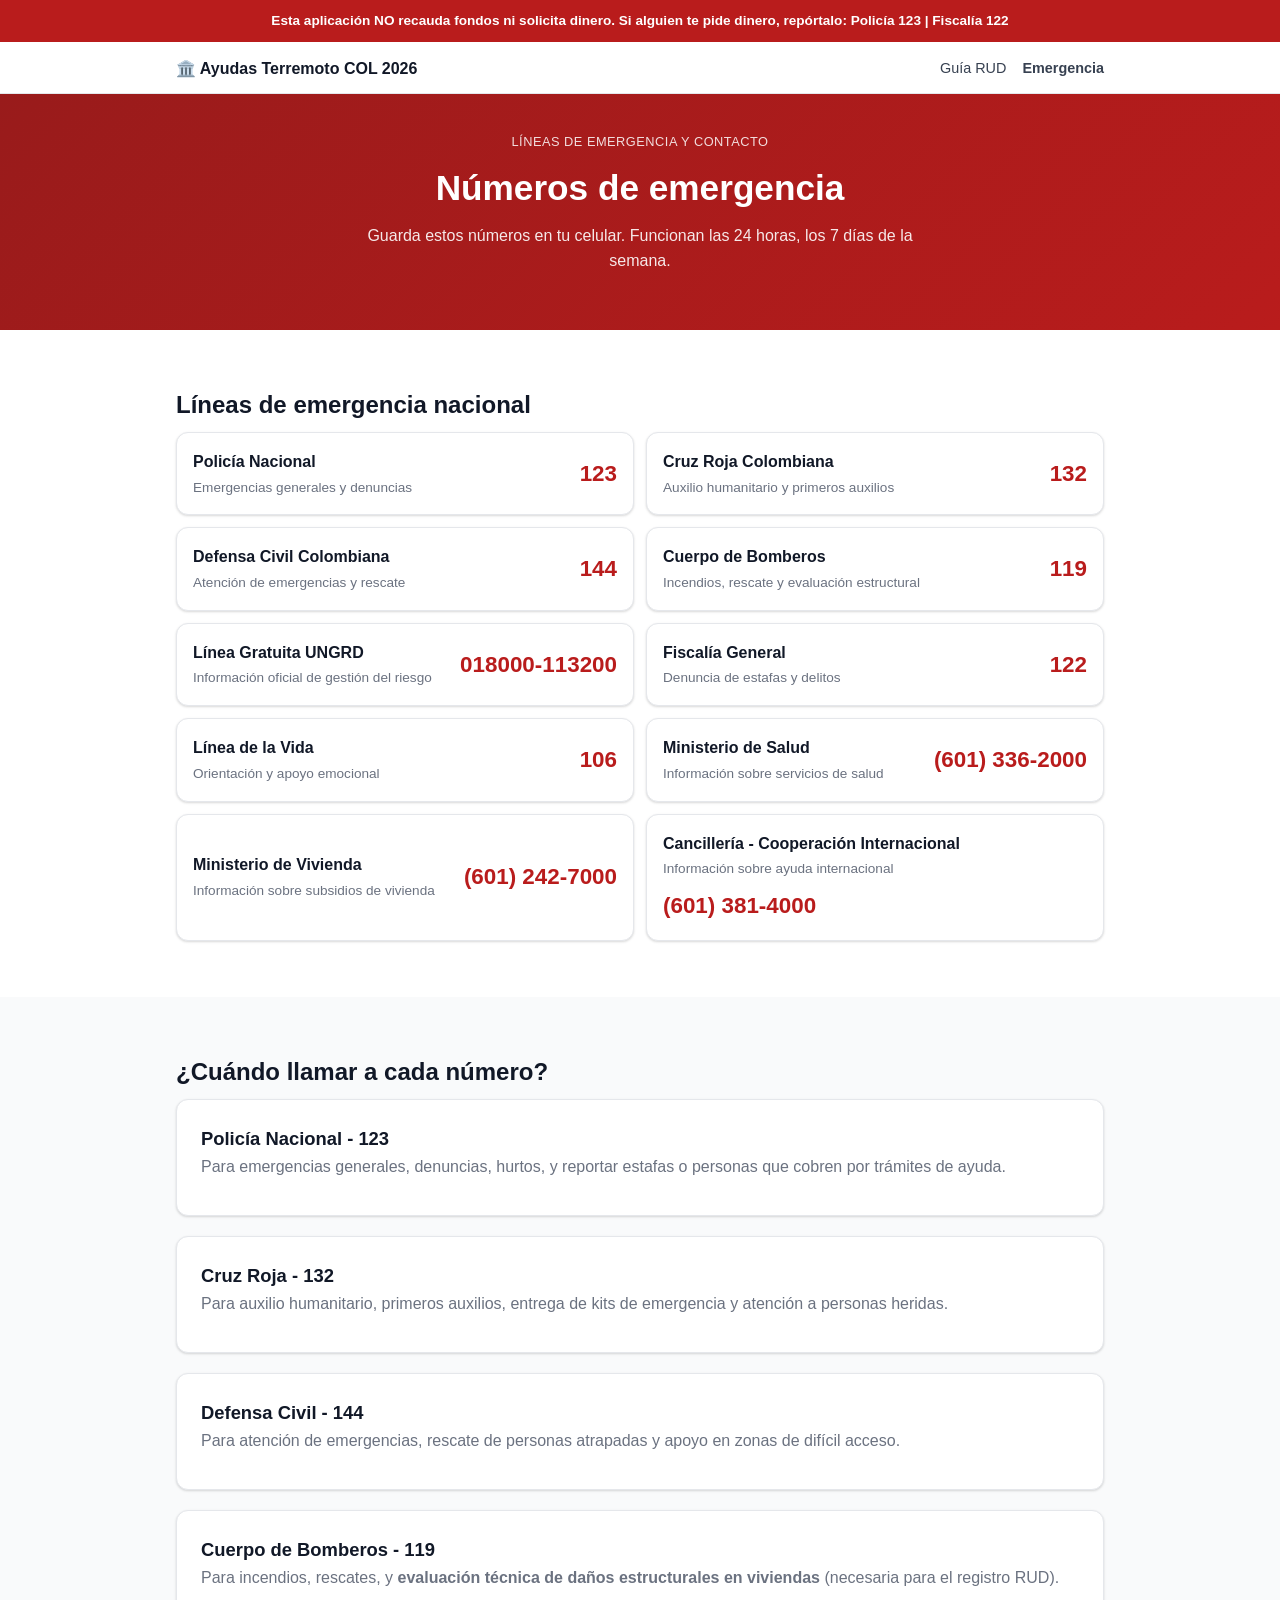
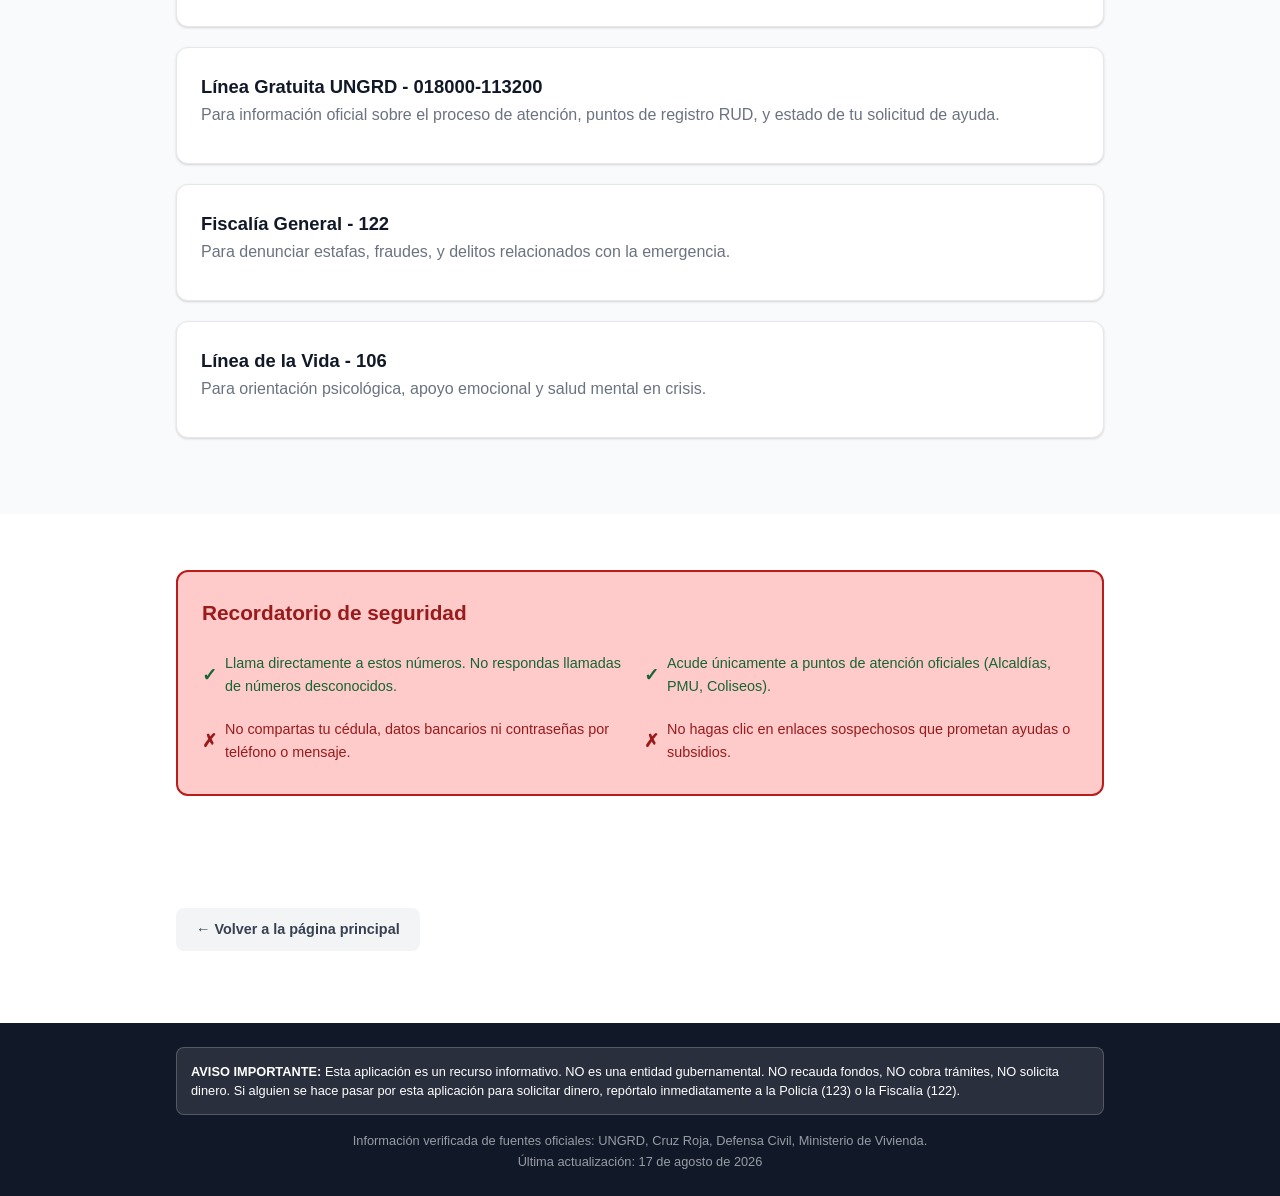
==== emergencia.html @ f268b29e "feat: PWA offline-first para damnificados del terremoto Colombia 2026 - Aplicación 100% offline con " ====
<!DOCTYPE html>
<html lang="es">
<head>
  <meta charset="UTF-8">
  <meta name="viewport" content="width=device-width, initial-scale=1.0">
  <meta name="description" content="Números de emergencia y contacto para víctimas del terremoto de Colombia 2026. Policía, Cruz Roja, Bomberos, UNGRD.">
  <meta name="theme-color" content="#b91c1c">
  <title>Números de Emergencia | Ayudas Terremoto Colombia 2026</title>
  <link rel="manifest" href="manifest.json">
  <link rel="icon" type="image/svg+xml" href="data:image/svg+xml,<svg xmlns='http://www.w3.org/2000/svg' viewBox='0 0 100 100'><text y='.9em' font-size='90'>📞</text></svg>">
  <link rel="stylesheet" href="css/estilo.css">
</head>
<body>
  <div class="offline-bar" id="offlineBar">Sin conexión - Estás viendo información guardada</div>

  <header class="banner-seguridad" role="alert">
    <div class="contenedor">
      <p><strong>Esta aplicación NO recauda fondos ni solicita dinero.</strong> Si alguien te pide dinero, repórtalo: Policía 123 | Fiscalía 122</p>
    </div>
  </header>

  <nav class="nav" aria-label="Navegación principal">
    <div class="contenedor nav-inner">
      <a href="index.html" class="nav-logo">🏛️ Ayudas Terremoto COL 2026</a>
      <div class="nav-enlaces">
        <a href="guia.html">Guía RUD</a>
        <a href="emergencia.html"><strong>Emergencia</strong></a>
      </div>
    </div>
  </nav>

  <main>
    <section class="hero" style="padding:40px 0 32px">
      <div class="contenedor">
        <p class="hero-fecha">Líneas de emergencia y contacto</p>
        <h1>Números de emergencia</h1>
        <p class="hero-sub">Guarda estos números en tu celular. Funcionan las 24 horas, los 7 días de la semana.</p>
      </div>
    </section>

    <section class="seccion">
      <div class="contenedor">
        <h2>Líneas de emergencia nacional</h2>
        <div class="emergencia-grid" id="emergenciaGrid"></div>
      </div>
    </section>

    <section class="seccion seccion-oscura">
      <div class="contenedor">
        <h2>¿Cuándo llamar a cada número?</h2>
        <div class="guia-paso">
          <h3>Policía Nacional - 123</h3>
          <p>Para emergencias generales, denuncias, hurtos, y reportar estafas o personas que cobren por trámites de ayuda.</p>
        </div>
        <div class="guia-paso">
          <h3>Cruz Roja - 132</h3>
          <p>Para auxilio humanitario, primeros auxilios, entrega de kits de emergencia y atención a personas heridas.</p>
        </div>
        <div class="guia-paso">
          <h3>Defensa Civil - 144</h3>
          <p>Para atención de emergencias, rescate de personas atrapadas y apoyo en zonas de difícil acceso.</p>
        </div>
        <div class="guia-paso">
          <h3>Cuerpo de Bomberos - 119</h3>
          <p>Para incendios, rescates, y <strong>evaluación técnica de daños estructurales en viviendas</strong> (necesaria para el registro RUD).</p>
        </div>
        <div class="guia-paso">
          <h3>Línea Gratuita UNGRD - 018000-113200</h3>
          <p>Para información oficial sobre el proceso de atención, puntos de registro RUD, y estado de tu solicitud de ayuda.</p>
        </div>
        <div class="guia-paso">
          <h3>Fiscalía General - 122</h3>
          <p>Para denunciar estafas, fraudes, y delitos relacionados con la emergencia.</p>
        </div>
        <div class="guia-paso">
          <h3>Línea de la Vida - 106</h3>
          <p>Para orientación psicológica, apoyo emocional y salud mental en crisis.</p>
        </div>
      </div>
    </section>

    <section class="seccion seccion-alerta">
      <div class="contenedor">
        <div class="alerta-alerta">
          <h2>Recordatorio de seguridad</h2>
          <div class="alerta-grid">
            <div class="alerta-item alerta-si"><span>✓</span> Llama directamente a estos números. No respondas llamadas de números desconocidos.</div>
            <div class="alerta-item alerta-si"><span>✓</span> Acude únicamente a puntos de atención oficiales (Alcaldías, PMU, Coliseos).</div>
            <div class="alerta-item alerta-no"><span>✗</span> No compartas tu cédula, datos bancarios ni contraseñas por teléfono o mensaje.</div>
            <div class="alerta-item alerta-no"><span>✗</span> No hagas clic en enlaces sospechosos que prometan ayudas o subsidios.</div>
          </div>
        </div>
      </div>
    </section>

    <section class="seccion">
      <div class="contenedor">
        <a href="index.html" class="btn-volver">← Volver a la página principal</a>
      </div>
    </section>
  </main>

  <footer class="footer">
    <div class="contenedor">
      <div class="footer-advertencia">
        <strong>AVISO IMPORTANTE:</strong> Esta aplicación es un recurso informativo. NO es una entidad gubernamental.
        NO recauda fondos, NO cobra trámites, NO solicita dinero.
        Si alguien se hace pasar por esta aplicación para solicitar dinero, repórtalo inmediatamente a la Policía (123) o la Fiscalía (122).
      </div>
      <div class="footer-info">
        <p>Información verificada de fuentes oficiales: UNGRD, Cruz Roja, Defensa Civil, Ministerio de Vivienda.</p>
        <p>Última actualización: 17 de agosto de 2026</p>
      </div>
    </div>
  </footer>

  <script src="js/datos.js"></script>
  <script src="js/app.js"></script>
</body>
</html>
---- css/estilo.css ----
*,*::before,*::after{box-sizing:border-box;margin:0;padding:0}
:root{
  --rojo:#b91c1c;--rojo-claro:#fecaca;--rojo-oscuro:#991b1b;
  --verde:#166534;--verde-claro:#dcfce7;
  --gris-50:#f9fafb;--gris-100:#f3f4f6;--gris-200:#e5e7eb;
  --gris-300:#d1d5db;--gris-500:#6b7280;--gris-700:#374151;--gris-900:#111827;
  --blanco:#ffffff;--negro:#000000;
  --sombra:0 1px 3px rgba(0,0,0,.1),0 1px 2px rgba(0,0,0,.06);
  --sombra-md:0 4px 6px rgba(0,0,0,.1),0 2px 4px rgba(0,0,0,.06);
  --radio:8px;--radio-lg:12px;
}
html{scroll-behavior:smooth;font-size:16px}
body{font-family:-apple-system,BlinkMacSystemFont,'Segoe UI',Roboto,'Helvetica Neue',Arial,sans-serif;
  color:var(--gris-900);background:var(--blanco);line-height:1.6}
img{max-width:100%;display:block}
a{color:var(--rojo);text-decoration:none}
a:hover{text-decoration:underline}
.contenedor{max-width:960px;margin:0 auto;padding:0 16px}

/* Banner Seguridad */
.banner-seguridad{background:var(--rojo);color:var(--blanco);padding:10px 0;text-align:center;font-size:.85rem;font-weight:600;position:sticky;top:0;z-index:100}
.banner-seguridad p{margin:0}

/* Nav */
.nav{background:var(--blanco);border-bottom:1px solid var(--gris-200);padding:12px 0;position:sticky;top:44px;z-index:99}
.nav-inner{display:flex;justify-content:space-between;align-items:center;flex-wrap:wrap;gap:8px}
.nav-logo{font-weight:700;font-size:1rem;color:var(--gris-900);white-space:nowrap}
.nav-logo:hover{text-decoration:none}
.nav-enlaces{display:flex;gap:16px}
.nav-enlaces a{color:var(--gris-700);font-size:.9rem;font-weight:500}
.nav-enlaces a:hover{text-decoration:underline;color:var(--rojo)}

/* Hero */
.hero{background:linear-gradient(135deg,var(--rojo-oscuro),var(--rojo));color:var(--blanco);padding:48px 0 40px;text-align:center}
.hero-fecha{font-size:.8rem;opacity:.85;margin-bottom:12px;text-transform:uppercase;letter-spacing:.5px}
.hero h1{font-size:clamp(1.5rem,4vw,2.2rem);line-height:1.3;margin-bottom:12px;font-weight:800}
.hero-sub{font-size:1rem;opacity:.9;max-width:600px;margin:0 auto 24px}
.hero-estadisticas{display:flex;justify-content:center;gap:32px;flex-wrap:wrap}
.estadistica{display:flex;flex-direction:column;align-items:center}
.estadistica-numero{font-size:1.8rem;font-weight:800}
.estadistica-label{font-size:.75rem;opacity:.85;text-transform:uppercase;letter-spacing:.5px}

/* Secciones */
.seccion{padding:40px 0}
.seccion-oscura{background:var(--gris-50)}
.seccion h2{font-size:1.5rem;margin-bottom:8px;color:var(--gris-900)}
.seccion-desc{color:var(--gris-500);margin-bottom:24px}
.seccion-alerta{padding:32px 0}

/* Alerta */
.alerta-alerta{background:var(--rojo-claro);border:2px solid var(--rojo);border-radius:var(--radio-lg);padding:24px}
.alerta-alerta h2{color:var(--rojo-oscuro);margin-bottom:16px;font-size:1.3rem}
.alerta-grid{display:grid;gap:8px}
.alerta-item{display:flex;align-items:center;gap:8px;font-size:.9rem;padding:6px 0}
.alerta-item span{font-weight:700;font-size:1.1rem;flex-shrink:0}
.alerta-no{color:var(--rojo-oscuro)}
.alerta-si{color:var(--verde)}

/* Formulario */
.formulario{background:var(--blanco);border:1px solid var(--gris-200);border-radius:var(--radio-lg);padding:24px;box-shadow:var(--sombra)}
.campo{margin-bottom:20px}
.campo label{display:block;font-weight:600;margin-bottom:6px;color:var(--gris-700);font-size:.95rem}
.campo-hint{font-size:.8rem;color:var(--gris-500);margin-bottom:8px}
.campo select,.campo input[type="text"],.campo input[type="tel"]{
  width:100%;padding:12px;border:1px solid var(--gris-300);border-radius:var(--radio);
  font-size:1rem;background:var(--blanco);color:var(--gris-900);appearance:auto}
.campo select:disabled{background:var(--gris-100);color:var(--gris-500)}
.campo select:focus,.campo input:focus{outline:2px solid var(--rojo);outline-offset:1px;border-color:var(--rojo)}

/* Radio Buttons */
.radio-grupo{display:flex;gap:16px;flex-wrap:wrap}
.radio-label{display:flex;align-items:center;gap:8px;cursor:pointer;padding:10px 16px;border:1px solid var(--gris-300);border-radius:var(--radio);font-size:.95rem;transition:all .15s}
.radio-label:hover{border-color:var(--rojo);background:var(--rojo-claro)}
.radio-label input{display:none}
.radio-label input:checked+.radio-custom{background:var(--rojo);border-color:var(--rojo)}
.radio-label input:checked+.radio-custom::after{content:"✓";color:var(--blanco);font-size:.7rem;display:flex;justify-content:center;align-items:center}
.radio-custom{width:18px;height:18px;border:2px solid var(--gris-300);border-radius:50%;flex-shrink:0;transition:all .15s}

/* Checkbox */
.checkbox-grupo{display:grid;gap:8px}
.checkbox-label{display:flex;align-items:flex-start;gap:10px;cursor:pointer;padding:12px;border:1px solid var(--gris-200);border-radius:var(--radio);transition:all .15s}
.checkbox-label:hover{border-color:var(--rojo);background:var(--gris-50)}
.checkbox-label input{margin-top:2px;accent-color:var(--rojo);width:16px;height:16px;flex-shrink:0}
.checkbox-text{display:flex;flex-direction:column}
.checkbox-text strong{font-size:.9rem;color:var(--gris-900)}
.checkbox-text span{font-size:.8rem;color:var(--gris-500)}

/* Botón Principal */
.boton-principal{width:100%;padding:14px;background:var(--rojo);color:var(--blanco);border:none;border-radius:var(--radio);
  font-size:1.1rem;font-weight:700;cursor:pointer;transition:background .15s}
.boton-principal:hover{background:var(--rojo-oscuro)}
.boton-principal:active{transform:scale(.99)}

/* Tarjetas Ayuda */
.tarjetas-resumen{display:grid;gap:16px}
.tarjeta-ayuda{background:var(--blanco);border:1px solid var(--gris-200);border-radius:var(--radio-lg);padding:20px;box-shadow:var(--sombra);transition:box-shadow .15s}
.tarjeta-ayuda:hover{box-shadow:var(--sombra-md)}
.tarjeta-ayuda-icono{font-size:2rem;margin-bottom:8px}
.tarjeta-ayuda h3{font-size:1.1rem;margin-bottom:4px}
.tarjeta-ayuda p{font-size:.9rem;color:var(--gris-500);margin-bottom:12px}
.tarjeta-ayuda-detalles{display:grid;gap:8px;margin-top:12px}
.tarjeta-detalle{font-size:.85rem}
.tarjeta-detalle strong{color:var(--gris-700)}
.tarjeta-detalle ul{margin:4px 0 0 16px}
.tarjeta-detalle li{margin-bottom:2px}

/* Timeline / Pasos */
.timeline{position:relative;padding-left:32px}
.timeline::before{content:"";position:absolute;left:11px;top:0;bottom:0;width:2px;background:var(--rojo)}
.paso{position:relative;margin-bottom:24px;background:var(--blanco);border:1px solid var(--gris-200);border-radius:var(--radio-lg);padding:20px;box-shadow:var(--sombra)}
.paso-numero{position:absolute;left:-32px;top:20px;width:24px;height:24px;background:var(--rojo);color:var(--blanco);border-radius:50%;display:flex;align-items:center;justify-content:center;font-size:.75rem;font-weight:700;z-index:1}
.paso h3{font-size:1rem;margin-bottom:4px}
.paso p{font-size:.9rem;color:var(--gris-500);margin-bottom:8px}
.paso ul{margin:8px 0 0 16px;font-size:.9rem}
.paso li{margin-bottom:4px}
.paso-meta{display:flex;gap:16px;flex-wrap:wrap;margin-top:10px;font-size:.8rem;color:var(--gris-500)}
.paso-meta span{display:flex;align-items:center;gap:4px}

/* Fuentes */
.fuentes-grid{display:grid;grid-template-columns:repeat(auto-fill,minmax(220px,1fr));gap:12px}
.fuente-item{background:var(--gris-50);border:1px solid var(--gris-200);border-radius:var(--radio);padding:14px;font-size:.85rem}
.fuente-item strong{display:block;margin-bottom:4px;color:var(--gris-900)}
.fuente-item a{word-break:break-all;font-size:.8rem}

/* Footer */
.footer{background:var(--gris-900);color:var(--gris-300);padding:24px 0;font-size:.8rem}
.footer-advertencia{background:rgba(255,255,255,.1);border:1px solid rgba(255,255,255,.2);border-radius:var(--radio);padding:14px;margin-bottom:16px;color:var(--blanco);line-height:1.5}
.footer-info{text-align:center;opacity:.7}

/* Página emergencia */
.emergencia-grid{display:grid;gap:12px}
.contacto-card{background:var(--blanco);border:1px solid var(--gris-200);border-radius:var(--radio-lg);padding:16px;display:flex;justify-content:space-between;align-items:center;box-shadow:var(--sombra);flex-wrap:wrap;gap:8px}
.contacto-info h3{font-size:1rem;margin-bottom:2px}
.contacto-info p{font-size:.85rem;color:var(--gris-500)}
.contacto-numero{font-size:1.4rem;font-weight:800;color:var(--rojo);white-space:nowrap}

/* Página guía */
.guia-paso{background:var(--blanco);border:1px solid var(--gris-200);border-radius:var(--radio-lg);padding:24px;margin-bottom:20px;box-shadow:var(--sombra)}
.guia-paso-header{display:flex;align-items:center;gap:12px;margin-bottom:12px}
.guia-paso-num{width:40px;height:40px;background:var(--rojo);color:var(--blanco);border-radius:50%;display:flex;align-items:center;justify-content:center;font-size:1.1rem;font-weight:800;flex-shrink:0}
.guia-paso h3{font-size:1.15rem}
.guia-paso>p{color:var(--gris-500);margin-bottom:12px}
.guia-paso ul{margin:8px 0 8px 20px}
.guia-paso li{margin-bottom:6px;font-size:.95rem}
.guia-meta{display:flex;gap:20px;flex-wrap:wrap;margin-top:16px;padding-top:12px;border-top:1px solid var(--gris-200);font-size:.85rem;color:var(--gris-500)}

/* Resultado */
.resultado-header{background:linear-gradient(135deg,var(--rojo-oscuro),var(--rojo));color:var(--blanco);padding:32px 0;text-align:center}
.resultado-header h1{font-size:1.6rem;margin-bottom:8px}
.resultado-header p{opacity:.9;font-size:.95rem}
.resultado-seccion{margin-bottom:32px}
.resultado-seccion h2{font-size:1.3rem;margin-bottom:16px;padding-bottom:8px;border-bottom:2px solid var(--rojo)}
.btn-volver{display:inline-block;padding:10px 20px;background:var(--gris-100);color:var(--gris-700);border-radius:var(--radio);font-weight:600;margin-bottom:16px;font-size:.9rem}
.btn-volver:hover{text-decoration:none;background:var(--gris-200)}

/* Responsive */
@media(min-width:640px){
  .tarjetas-resumen{grid-template-columns:repeat(2,1fr)}
  .alerta-grid{grid-template-columns:repeat(2,1fr)}
  .emergencia-grid{grid-template-columns:repeat(2,1fr)}
}
@media(min-width:768px){
  .hero{padding:64px 0 56px}
  .seccion{padding:56px 0}
}

/* Offline indicator */
.offline-bar{background:#f59e0b;color:var(--gris-900);text-align:center;padding:8px;font-size:.85rem;font-weight:600;display:none}
.offline-bar.visible{display:block}

/* Animations */
@keyframes fadeIn{from{opacity:0;transform:translateY(10px)}to{opacity:1;transform:translateY(0)}}
.fade-in{animation:fadeIn .3s ease-out}
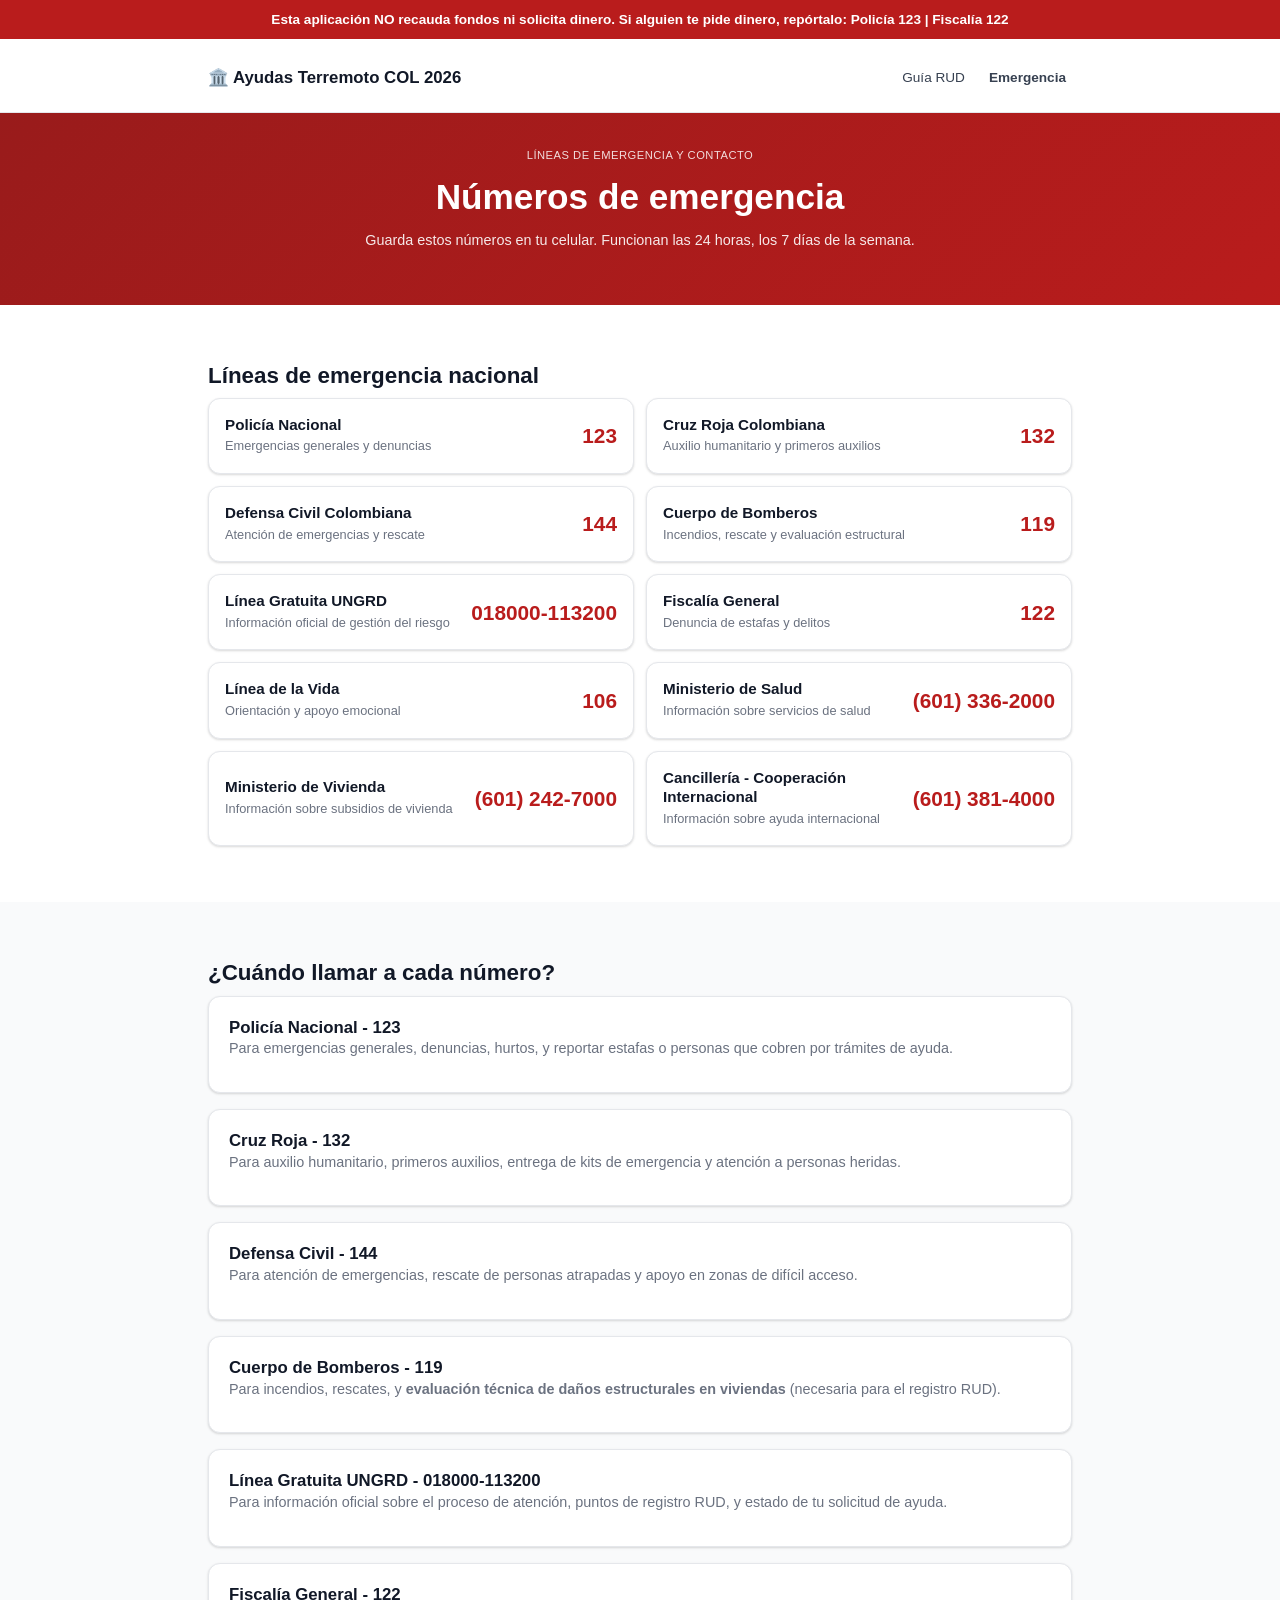
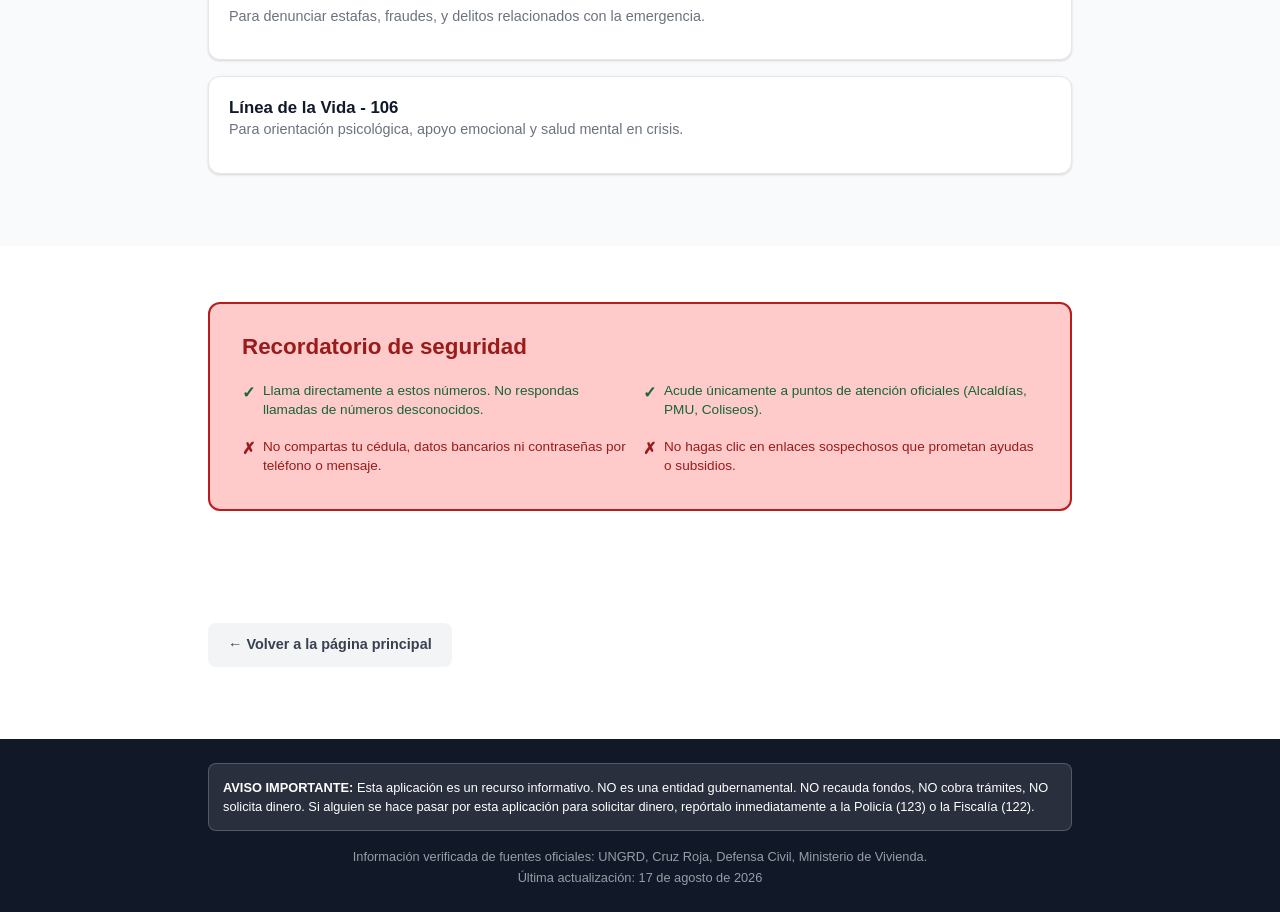
==== commit 3e8e7e73: "fix: responsive completo + fix error JS + meta tags iOS/Android - Fix error de sintaxis en showResul" ====
--- a/emergencia.html
+++ b/emergencia.html
@@ -2,12 +2,18 @@
 <html lang="es">
 <head>
   <meta charset="UTF-8">
-  <meta name="viewport" content="width=device-width, initial-scale=1.0">
+  <meta name="viewport" content="width=device-width, initial-scale=1.0, maximum-scale=5.0, user-scalable=yes">
   <meta name="description" content="Números de emergencia y contacto para víctimas del terremoto de Colombia 2026. Policía, Cruz Roja, Bomberos, UNGRD.">
   <meta name="theme-color" content="#b91c1c">
+  <meta name="apple-mobile-web-app-capable" content="yes">
+  <meta name="apple-mobile-web-app-status-bar-style" content="black-translucent">
+  <meta name="apple-mobile-web-app-title" content="Ayudas COL">
+  <meta name="mobile-web-app-capable" content="yes">
+  <meta name="format-detection" content="telephone=yes">
   <title>Números de Emergencia | Ayudas Terremoto Colombia 2026</title>
   <link rel="manifest" href="manifest.json">
-  <link rel="icon" type="image/svg+xml" href="data:image/svg+xml,<svg xmlns='http://www.w3.org/2000/svg' viewBox='0 0 100 100'><text y='.9em' font-size='90'>📞</text></svg>">
+  <link rel="apple-touch-icon" href="icons/icon-192.svg">
+  <link rel="icon" type="image/svg+xml" href="icons/icon-192.svg">
   <link rel="stylesheet" href="css/estilo.css">
 </head>
 <body>
--- a/css/estilo.css
+++ b/css/estilo.css
@@ -1,173 +1,204 @@
-*,*::before,*::after{box-sizing:border-box;margin:0;padding:0}
+﻿*,*::before,*::after{box-sizing:border-box;margin:0;padding:0}
 :root{
   --rojo:#b91c1c;--rojo-claro:#fecaca;--rojo-oscuro:#991b1b;
   --verde:#166534;--verde-claro:#dcfce7;
+  --amarillo:#f59e0b;--amarillo-claro:#fef3c7;
   --gris-50:#f9fafb;--gris-100:#f3f4f6;--gris-200:#e5e7eb;
   --gris-300:#d1d5db;--gris-500:#6b7280;--gris-700:#374151;--gris-900:#111827;
   --blanco:#ffffff;--negro:#000000;
   --sombra:0 1px 3px rgba(0,0,0,.1),0 1px 2px rgba(0,0,0,.06);
   --sombra-md:0 4px 6px rgba(0,0,0,.1),0 2px 4px rgba(0,0,0,.06);
-  --radio:8px;--radio-lg:12px;
-}
-html{scroll-behavior:smooth;font-size:16px}
+  --radio:8px;--radio-lg:12px;--tap:44px
+}
+html{scroll-behavior:smooth;font-size:16px;-webkit-text-size-adjust:100%}
 body{font-family:-apple-system,BlinkMacSystemFont,'Segoe UI',Roboto,'Helvetica Neue',Arial,sans-serif;
-  color:var(--gris-900);background:var(--blanco);line-height:1.6}
-img{max-width:100%;display:block}
+  color:var(--gris-900);background:var(--blanco);line-height:1.6;overflow-x:hidden;
+  -webkit-font-smoothing:antialiased}
+img{max-width:100%;display:block;height:auto}
 a{color:var(--rojo);text-decoration:none}
 a:hover{text-decoration:underline}
-.contenedor{max-width:960px;margin:0 auto;padding:0 16px}
-
-/* Banner Seguridad */
-.banner-seguridad{background:var(--rojo);color:var(--blanco);padding:10px 0;text-align:center;font-size:.85rem;font-weight:600;position:sticky;top:0;z-index:100}
+.contenedor{width:100%;max-width:960px;margin:0 auto;padding:0 20px}
+
+.banner-seguridad{background:var(--rojo);color:var(--blanco);padding:10px 0;text-align:center;font-size:.8rem;font-weight:600;position:sticky;top:0;z-index:100;line-height:1.4}
 .banner-seguridad p{margin:0}
 
-/* Nav */
-.nav{background:var(--blanco);border-bottom:1px solid var(--gris-200);padding:12px 0;position:sticky;top:44px;z-index:99}
-.nav-inner{display:flex;justify-content:space-between;align-items:center;flex-wrap:wrap;gap:8px}
-.nav-logo{font-weight:700;font-size:1rem;color:var(--gris-900);white-space:nowrap}
+.nav{background:var(--blanco);border-bottom:1px solid var(--gris-200);padding:12px 0;position:sticky;top:38px;z-index:99}
+.nav-inner{display:flex;justify-content:space-between;align-items:center;gap:12px}
+.nav-logo{font-weight:700;font-size:.95rem;color:var(--gris-900);white-space:nowrap}
 .nav-logo:hover{text-decoration:none}
-.nav-enlaces{display:flex;gap:16px}
-.nav-enlaces a{color:var(--gris-700);font-size:.9rem;font-weight:500}
+.nav-enlaces{display:flex;gap:12px;flex-shrink:0}
+.nav-enlaces a{color:var(--gris-700);font-size:.85rem;font-weight:500;padding:8px 6px;min-height:var(--tap);display:flex;align-items:center}
 .nav-enlaces a:hover{text-decoration:underline;color:var(--rojo)}
 
-/* Hero */
-.hero{background:linear-gradient(135deg,var(--rojo-oscuro),var(--rojo));color:var(--blanco);padding:48px 0 40px;text-align:center}
-.hero-fecha{font-size:.8rem;opacity:.85;margin-bottom:12px;text-transform:uppercase;letter-spacing:.5px}
-.hero h1{font-size:clamp(1.5rem,4vw,2.2rem);line-height:1.3;margin-bottom:12px;font-weight:800}
-.hero-sub{font-size:1rem;opacity:.9;max-width:600px;margin:0 auto 24px}
-.hero-estadisticas{display:flex;justify-content:center;gap:32px;flex-wrap:wrap}
-.estadistica{display:flex;flex-direction:column;align-items:center}
-.estadistica-numero{font-size:1.8rem;font-weight:800}
-.estadistica-label{font-size:.75rem;opacity:.85;text-transform:uppercase;letter-spacing:.5px}
-
-/* Secciones */
-.seccion{padding:40px 0}
+.hero{background:linear-gradient(135deg,var(--rojo-oscuro),var(--rojo));color:var(--blanco);padding:36px 0 32px;text-align:center}
+.hero-fecha{font-size:.7rem;opacity:.85;margin-bottom:10px;text-transform:uppercase;letter-spacing:.5px;line-height:1.4}
+.hero h1{font-size:1.5rem;line-height:1.3;margin-bottom:10px;font-weight:800}
+.hero-sub{font-size:.9rem;opacity:.9;max-width:600px;margin:0 auto 20px}
+.hero-estadisticas{display:flex;justify-content:center;gap:24px;flex-wrap:wrap}
+.estadistica{display:flex;flex-direction:column;align-items:center;min-width:80px}
+.estadistica-numero{font-size:1.6rem;font-weight:800}
+.estadistica-label{font-size:.65rem;opacity:.85;text-transform:uppercase;letter-spacing:.5px;text-align:center}
+
+.seccion{padding:32px 0}
 .seccion-oscura{background:var(--gris-50)}
-.seccion h2{font-size:1.5rem;margin-bottom:8px;color:var(--gris-900)}
-.seccion-desc{color:var(--gris-500);margin-bottom:24px}
-.seccion-alerta{padding:32px 0}
-
-/* Alerta */
-.alerta-alerta{background:var(--rojo-claro);border:2px solid var(--rojo);border-radius:var(--radio-lg);padding:24px}
-.alerta-alerta h2{color:var(--rojo-oscuro);margin-bottom:16px;font-size:1.3rem}
-.alerta-grid{display:grid;gap:8px}
-.alerta-item{display:flex;align-items:center;gap:8px;font-size:.9rem;padding:6px 0}
-.alerta-item span{font-weight:700;font-size:1.1rem;flex-shrink:0}
+.seccion h2{font-size:1.25rem;margin-bottom:8px;color:var(--gris-900);line-height:1.3}
+.seccion-desc{color:var(--gris-500);margin-bottom:20px;font-size:.9rem}
+.seccion-alerta{padding:24px 0}
+
+.alerta-alerta{background:var(--rojo-claro);border:2px solid var(--rojo);border-radius:var(--radio-lg);padding:20px}
+.alerta-alerta h2{color:var(--rojo-oscuro);margin-bottom:14px;font-size:1.15rem}
+.alerta-grid{display:grid;gap:6px}
+.alerta-item{display:flex;align-items:flex-start;gap:8px;font-size:.85rem;padding:6px 0;line-height:1.4}
+.alerta-item span{font-weight:700;font-size:1rem;flex-shrink:0;margin-top:1px}
 .alerta-no{color:var(--rojo-oscuro)}
 .alerta-si{color:var(--verde)}
 
-/* Formulario */
-.formulario{background:var(--blanco);border:1px solid var(--gris-200);border-radius:var(--radio-lg);padding:24px;box-shadow:var(--sombra)}
-.campo{margin-bottom:20px}
-.campo label{display:block;font-weight:600;margin-bottom:6px;color:var(--gris-700);font-size:.95rem}
-.campo-hint{font-size:.8rem;color:var(--gris-500);margin-bottom:8px}
+.formulario{background:var(--blanco);border:1px solid var(--gris-200);border-radius:var(--radio-lg);padding:20px;box-shadow:var(--sombra)}
+.campo{margin-bottom:18px}
+.campo label{display:block;font-weight:600;margin-bottom:6px;color:var(--gris-700);font-size:.9rem}
+.campo-hint{font-size:.75rem;color:var(--gris-500);margin-bottom:8px}
 .campo select,.campo input[type="text"],.campo input[type="tel"]{
-  width:100%;padding:12px;border:1px solid var(--gris-300);border-radius:var(--radio);
-  font-size:1rem;background:var(--blanco);color:var(--gris-900);appearance:auto}
+  width:100%;padding:14px 12px;border:1px solid var(--gris-300);border-radius:var(--radio);
+  font-size:16px;background:var(--blanco);color:var(--gris-900);appearance:auto;
+  min-height:var(--tap);-webkit-appearance:auto}
 .campo select:disabled{background:var(--gris-100);color:var(--gris-500)}
 .campo select:focus,.campo input:focus{outline:2px solid var(--rojo);outline-offset:1px;border-color:var(--rojo)}
 
-/* Radio Buttons */
-.radio-grupo{display:flex;gap:16px;flex-wrap:wrap}
-.radio-label{display:flex;align-items:center;gap:8px;cursor:pointer;padding:10px 16px;border:1px solid var(--gris-300);border-radius:var(--radio);font-size:.95rem;transition:all .15s}
+.radio-grupo{display:flex;gap:12px;flex-wrap:wrap}
+.radio-label{display:flex;align-items:center;gap:8px;cursor:pointer;padding:12px 16px;border:1px solid var(--gris-300);border-radius:var(--radio);font-size:.9rem;transition:all .15s;min-height:var(--tap);flex:1;min-width:140px;-webkit-user-select:none;user-select:none}
+.radio-label:active{transform:scale(.98)}
 .radio-label:hover{border-color:var(--rojo);background:var(--rojo-claro)}
-.radio-label input{display:none}
+.radio-label input{position:absolute;opacity:0;width:0;height:0}
 .radio-label input:checked+.radio-custom{background:var(--rojo);border-color:var(--rojo)}
-.radio-label input:checked+.radio-custom::after{content:"✓";color:var(--blanco);font-size:.7rem;display:flex;justify-content:center;align-items:center}
-.radio-custom{width:18px;height:18px;border:2px solid var(--gris-300);border-radius:50%;flex-shrink:0;transition:all .15s}
-
-/* Checkbox */
+.radio-label input:checked+.radio-custom::after{content:"✓";color:var(--blanco);font-size:.75rem;display:flex;justify-content:center;align-items:center}
+.radio-custom{width:20px;height:20px;border:2px solid var(--gris-300);border-radius:50%;flex-shrink:0;transition:all .15s}
+
 .checkbox-grupo{display:grid;gap:8px}
-.checkbox-label{display:flex;align-items:flex-start;gap:10px;cursor:pointer;padding:12px;border:1px solid var(--gris-200);border-radius:var(--radio);transition:all .15s}
+.checkbox-label{display:flex;align-items:flex-start;gap:10px;cursor:pointer;padding:14px 12px;border:1px solid var(--gris-200);border-radius:var(--radio);transition:all .15s;min-height:var(--tap);-webkit-user-select:none;user-select:none}
+.checkbox-label:active{transform:scale(.98);background:var(--gris-100)}
 .checkbox-label:hover{border-color:var(--rojo);background:var(--gris-50)}
-.checkbox-label input{margin-top:2px;accent-color:var(--rojo);width:16px;height:16px;flex-shrink:0}
+.checkbox-label input[type="checkbox"]{margin-top:3px;accent-color:var(--rojo);width:18px;height:18px;flex-shrink:0}
 .checkbox-text{display:flex;flex-direction:column}
-.checkbox-text strong{font-size:.9rem;color:var(--gris-900)}
-.checkbox-text span{font-size:.8rem;color:var(--gris-500)}
-
-/* Botón Principal */
-.boton-principal{width:100%;padding:14px;background:var(--rojo);color:var(--blanco);border:none;border-radius:var(--radio);
-  font-size:1.1rem;font-weight:700;cursor:pointer;transition:background .15s}
+.checkbox-text strong{font-size:.85rem;color:var(--gris-900);line-height:1.3}
+.checkbox-text span{font-size:.78rem;color:var(--gris-500);margin-top:2px;line-height:1.3}
+
+.boton-principal{width:100%;padding:16px;background:var(--rojo);color:var(--blanco);border:none;border-radius:var(--radio);
+  font-size:1.05rem;font-weight:700;cursor:pointer;transition:all .15s;min-height:52px;-webkit-tap-highlight-color:transparent}
 .boton-principal:hover{background:var(--rojo-oscuro)}
-.boton-principal:active{transform:scale(.99)}
-
-/* Tarjetas Ayuda */
-.tarjetas-resumen{display:grid;gap:16px}
-.tarjeta-ayuda{background:var(--blanco);border:1px solid var(--gris-200);border-radius:var(--radio-lg);padding:20px;box-shadow:var(--sombra);transition:box-shadow .15s}
-.tarjeta-ayuda:hover{box-shadow:var(--sombra-md)}
-.tarjeta-ayuda-icono{font-size:2rem;margin-bottom:8px}
-.tarjeta-ayuda h3{font-size:1.1rem;margin-bottom:4px}
-.tarjeta-ayuda p{font-size:.9rem;color:var(--gris-500);margin-bottom:12px}
-.tarjeta-ayuda-detalles{display:grid;gap:8px;margin-top:12px}
-.tarjeta-detalle{font-size:.85rem}
+.boton-principal:active{transform:scale(.98);background:var(--rojo-oscuro)}
+
+.tarjetas-resumen{display:grid;gap:14px}
+.tarjeta-ayuda{background:var(--blanco);border:1px solid var(--gris-200);border-radius:var(--radio-lg);padding:18px;box-shadow:var(--sombra)}
+.tarjeta-ayuda-icono{font-size:1.8rem;margin-bottom:6px}
+.tarjeta-ayuda h3{font-size:1rem;margin-bottom:4px;line-height:1.3}
+.tarjeta-ayuda p{font-size:.85rem;color:var(--gris-500);margin-bottom:10px;line-height:1.5}
+.tarjeta-ayuda-detalles{display:grid;gap:8px;margin-top:10px}
+.tarjeta-detalle{font-size:.83rem;line-height:1.5}
 .tarjeta-detalle strong{color:var(--gris-700)}
 .tarjeta-detalle ul{margin:4px 0 0 16px}
-.tarjeta-detalle li{margin-bottom:2px}
-
-/* Timeline / Pasos */
+.tarjeta-detalle li{margin-bottom:3px}
+
 .timeline{position:relative;padding-left:32px}
 .timeline::before{content:"";position:absolute;left:11px;top:0;bottom:0;width:2px;background:var(--rojo)}
-.paso{position:relative;margin-bottom:24px;background:var(--blanco);border:1px solid var(--gris-200);border-radius:var(--radio-lg);padding:20px;box-shadow:var(--sombra)}
-.paso-numero{position:absolute;left:-32px;top:20px;width:24px;height:24px;background:var(--rojo);color:var(--blanco);border-radius:50%;display:flex;align-items:center;justify-content:center;font-size:.75rem;font-weight:700;z-index:1}
-.paso h3{font-size:1rem;margin-bottom:4px}
-.paso p{font-size:.9rem;color:var(--gris-500);margin-bottom:8px}
-.paso ul{margin:8px 0 0 16px;font-size:.9rem}
+.paso{position:relative;margin-bottom:20px;background:var(--blanco);border:1px solid var(--gris-200);border-radius:var(--radio-lg);padding:18px;box-shadow:var(--sombra)}
+.paso-numero{position:absolute;left:-32px;top:18px;width:24px;height:24px;background:var(--rojo);color:var(--blanco);border-radius:50%;display:flex;align-items:center;justify-content:center;font-size:.75rem;font-weight:700;z-index:1}
+.paso h3{font-size:.95rem;margin-bottom:4px;line-height:1.3}
+.paso p{font-size:.85rem;color:var(--gris-500);margin-bottom:8px;line-height:1.5}
+.paso ul{margin:8px 0 0 16px;font-size:.85rem;line-height:1.5}
 .paso li{margin-bottom:4px}
-.paso-meta{display:flex;gap:16px;flex-wrap:wrap;margin-top:10px;font-size:.8rem;color:var(--gris-500)}
+.paso-meta{display:flex;gap:12px;flex-wrap:wrap;margin-top:10px;font-size:.78rem;color:var(--gris-500)}
 .paso-meta span{display:flex;align-items:center;gap:4px}
 
-/* Fuentes */
-.fuentes-grid{display:grid;grid-template-columns:repeat(auto-fill,minmax(220px,1fr));gap:12px}
-.fuente-item{background:var(--gris-50);border:1px solid var(--gris-200);border-radius:var(--radio);padding:14px;font-size:.85rem}
+.fuentes-grid{display:grid;gap:10px}
+.fuente-item{background:var(--gris-50);border:1px solid var(--gris-200);border-radius:var(--radio);padding:14px;font-size:.83rem}
 .fuente-item strong{display:block;margin-bottom:4px;color:var(--gris-900)}
-.fuente-item a{word-break:break-all;font-size:.8rem}
-
-/* Footer */
+.fuente-item a{word-break:break-all;font-size:.78rem}
+
 .footer{background:var(--gris-900);color:var(--gris-300);padding:24px 0;font-size:.8rem}
 .footer-advertencia{background:rgba(255,255,255,.1);border:1px solid rgba(255,255,255,.2);border-radius:var(--radio);padding:14px;margin-bottom:16px;color:var(--blanco);line-height:1.5}
 .footer-info{text-align:center;opacity:.7}
 
-/* Página emergencia */
 .emergencia-grid{display:grid;gap:12px}
 .contacto-card{background:var(--blanco);border:1px solid var(--gris-200);border-radius:var(--radio-lg);padding:16px;display:flex;justify-content:space-between;align-items:center;box-shadow:var(--sombra);flex-wrap:wrap;gap:8px}
-.contacto-info h3{font-size:1rem;margin-bottom:2px}
-.contacto-info p{font-size:.85rem;color:var(--gris-500)}
-.contacto-numero{font-size:1.4rem;font-weight:800;color:var(--rojo);white-space:nowrap}
-
-/* Página guía */
-.guia-paso{background:var(--blanco);border:1px solid var(--gris-200);border-radius:var(--radio-lg);padding:24px;margin-bottom:20px;box-shadow:var(--sombra)}
+.contacto-info{flex:1;min-width:200px}
+.contacto-info h3{font-size:.95rem;margin-bottom:2px;line-height:1.3}
+.contacto-info p{font-size:.8rem;color:var(--gris-500)}
+.contacto-numero{font-size:1.3rem;font-weight:800;color:var(--rojo);white-space:nowrap}
+
+.guia-paso{background:var(--blanco);border:1px solid var(--gris-200);border-radius:var(--radio-lg);padding:20px;margin-bottom:16px;box-shadow:var(--sombra)}
 .guia-paso-header{display:flex;align-items:center;gap:12px;margin-bottom:12px}
 .guia-paso-num{width:40px;height:40px;background:var(--rojo);color:var(--blanco);border-radius:50%;display:flex;align-items:center;justify-content:center;font-size:1.1rem;font-weight:800;flex-shrink:0}
-.guia-paso h3{font-size:1.15rem}
-.guia-paso>p{color:var(--gris-500);margin-bottom:12px}
+.guia-paso h3{font-size:1.05rem;line-height:1.3}
+.guia-paso>p{color:var(--gris-500);margin-bottom:12px;font-size:.9rem;line-height:1.5}
 .guia-paso ul{margin:8px 0 8px 20px}
-.guia-paso li{margin-bottom:6px;font-size:.95rem}
-.guia-meta{display:flex;gap:20px;flex-wrap:wrap;margin-top:16px;padding-top:12px;border-top:1px solid var(--gris-200);font-size:.85rem;color:var(--gris-500)}
-
-/* Resultado */
-.resultado-header{background:linear-gradient(135deg,var(--rojo-oscuro),var(--rojo));color:var(--blanco);padding:32px 0;text-align:center}
-.resultado-header h1{font-size:1.6rem;margin-bottom:8px}
-.resultado-header p{opacity:.9;font-size:.95rem}
-.resultado-seccion{margin-bottom:32px}
-.resultado-seccion h2{font-size:1.3rem;margin-bottom:16px;padding-bottom:8px;border-bottom:2px solid var(--rojo)}
-.btn-volver{display:inline-block;padding:10px 20px;background:var(--gris-100);color:var(--gris-700);border-radius:var(--radio);font-weight:600;margin-bottom:16px;font-size:.9rem}
+.guia-paso li{margin-bottom:6px;font-size:.9rem;line-height:1.5}
+.guia-meta{display:flex;gap:16px;flex-wrap:wrap;margin-top:14px;padding-top:12px;border-top:1px solid var(--gris-200);font-size:.8rem;color:var(--gris-500)}
+
+.resultado-seccion{margin-bottom:28px}
+.resultado-seccion h2{font-size:1.2rem;margin-bottom:14px;padding-bottom:8px;border-bottom:2px solid var(--rojo)}
+.btn-volver{display:inline-block;padding:10px 20px;background:var(--gris-100);color:var(--gris-700);border-radius:var(--radio);font-weight:600;margin-bottom:16px;font-size:.9rem;min-height:var(--tap)}
 .btn-volver:hover{text-decoration:none;background:var(--gris-200)}
 
-/* Responsive */
+.offline-bar{background:var(--amarillo);color:var(--gris-900);text-align:center;padding:8px;font-size:.85rem;font-weight:600;display:none}
+.offline-bar.visible{display:block}
+
+@keyframes fadeIn{from{opacity:0;transform:translateY(10px)}to{opacity:1;transform:translateY(0)}}
+.fade-in{animation:fadeIn .3s ease-out}
+
+@media(min-width:480px){
+  .hero h1{font-size:1.7rem}
+  .hero-estadisticas{gap:32px}
+  .estadistica-numero{font-size:1.8rem}
+  .contenedor{padding:0 24px}
+}
+
 @media(min-width:640px){
   .tarjetas-resumen{grid-template-columns:repeat(2,1fr)}
   .alerta-grid{grid-template-columns:repeat(2,1fr)}
   .emergencia-grid{grid-template-columns:repeat(2,1fr)}
-}
+  .fuentes-grid{grid-template-columns:repeat(2,1fr)}
+  .hero h1{font-size:2rem}
+  .seccion h2{font-size:1.4rem}
+  .formulario{padding:28px}
+  .contenedor{padding:0 32px}
+}
+
 @media(min-width:768px){
   .hero{padding:64px 0 56px}
+  .hero h1{font-size:2.2rem}
   .seccion{padding:56px 0}
-}
-
-/* Offline indicator */
-.offline-bar{background:#f59e0b;color:var(--gris-900);text-align:center;padding:8px;font-size:.85rem;font-weight:600;display:none}
-.offline-bar.visible{display:block}
-
-/* Animations */
-@keyframes fadeIn{from{opacity:0;transform:translateY(10px)}to{opacity:1;transform:translateY(0)}}
-.fade-in{animation:fadeIn .3s ease-out}
+  .contenedor{padding:0 40px}
+  .banner-seguridad{font-size:.85rem}
+  .nav{top:44px}
+  .nav-logo{font-size:1.05rem}
+}
+
+@media(min-width:960px){
+  .contenedor{padding:0 48px}
+  .formulario{padding:32px 40px}
+  .alerta-alerta{padding:28px 32px}
+}
+
+@media(max-width:380px){
+  .contenedor{padding:0 14px}
+  .hero{padding:28px 0 24px}
+  .hero h1{font-size:1.3rem}
+  .hero-sub{font-size:.82rem}
+  .seccion{padding:24px 0}
+  .formulario{padding:16px}
+  .radio-label{min-width:120px;padding:10px 12px;font-size:.83rem}
+  .nav-logo{font-size:.85rem}
+  .nav-enlaces{gap:8px}
+  .nav-enlaces a{font-size:.8rem;padding:6px 4px}
+  .contacto-numero{font-size:1.1rem}
+  .guia-paso{padding:16px}
+}
+
+@media(-webkit-min-device-pixel-ratio:2),(min-resolution:192dpi){
+  body{-webkit-font-smoothing:antialiased}
+}
+
+@media print{
+  .banner-seguridad,.nav,.offline-bar{display:none}
+  .hero{background:#b91c1c!important;-webkit-print-color-adjust:exact;print-color-adjust:exact}
+}
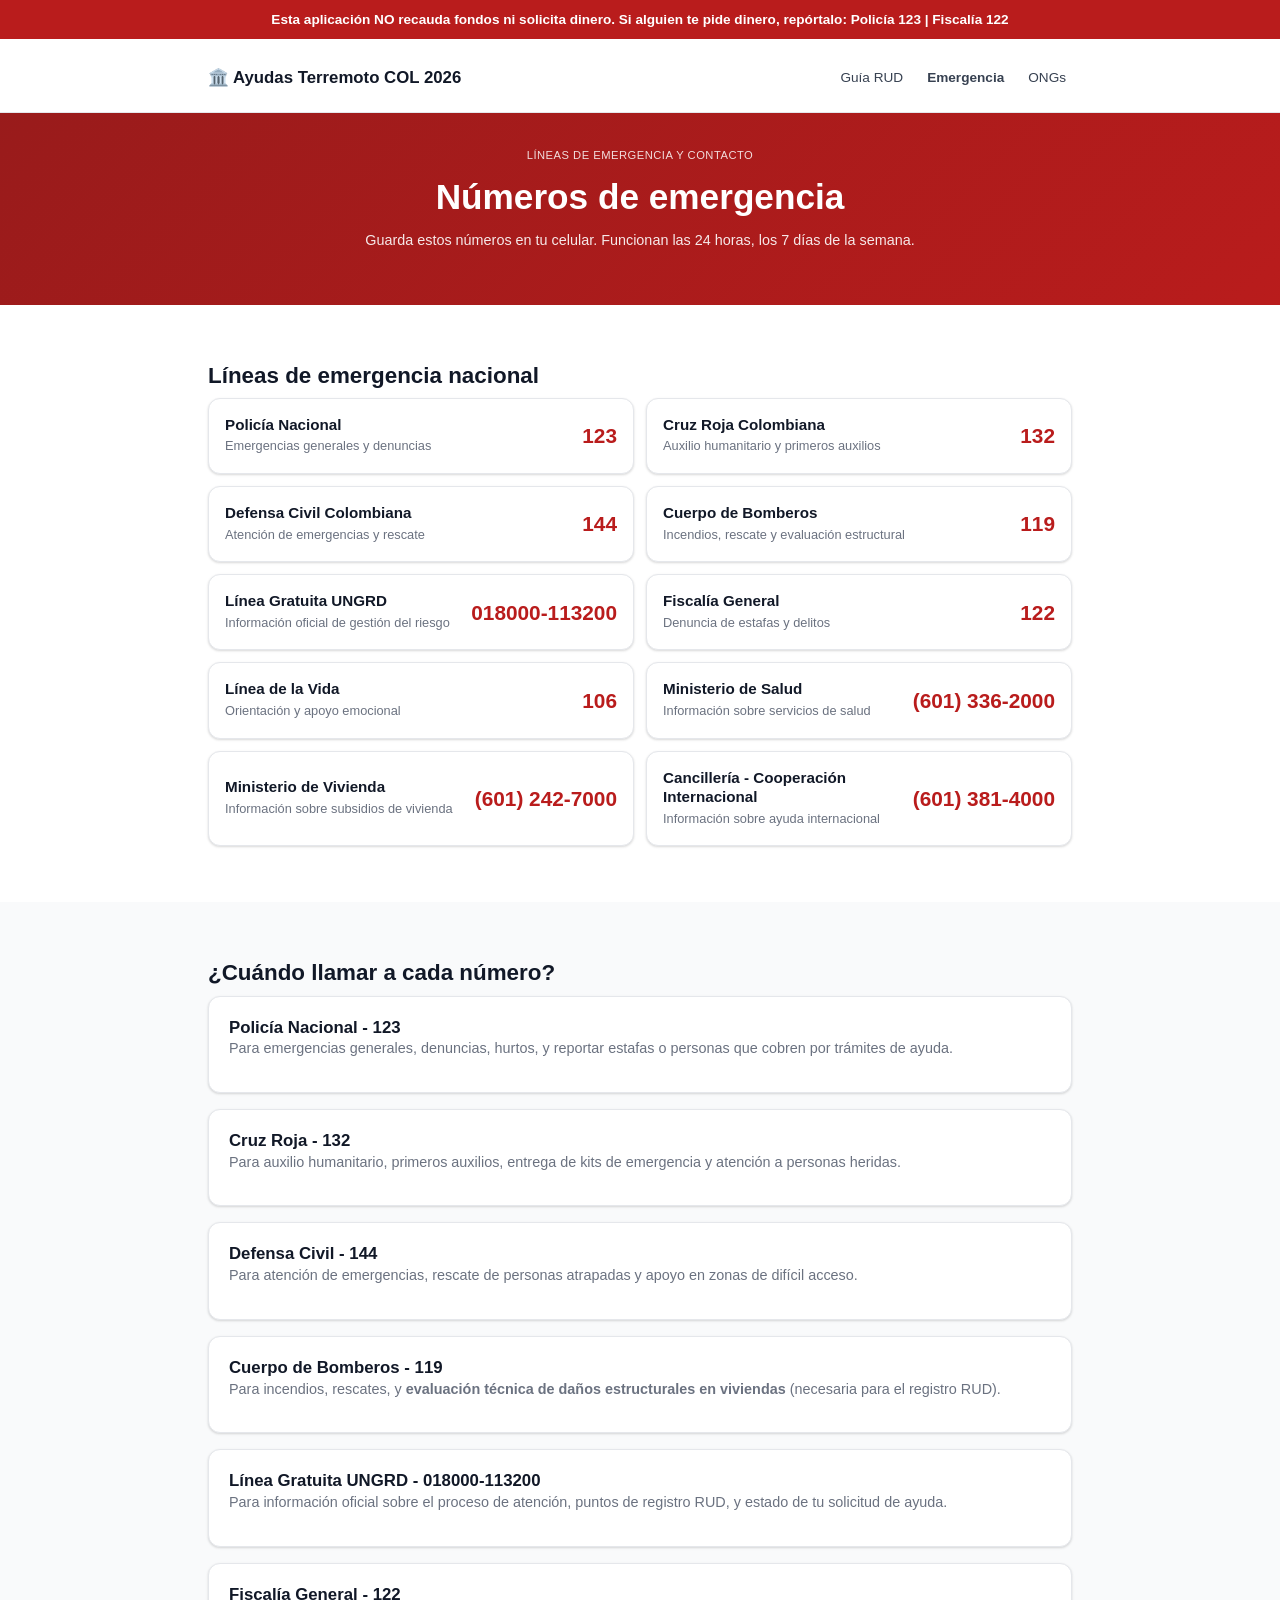
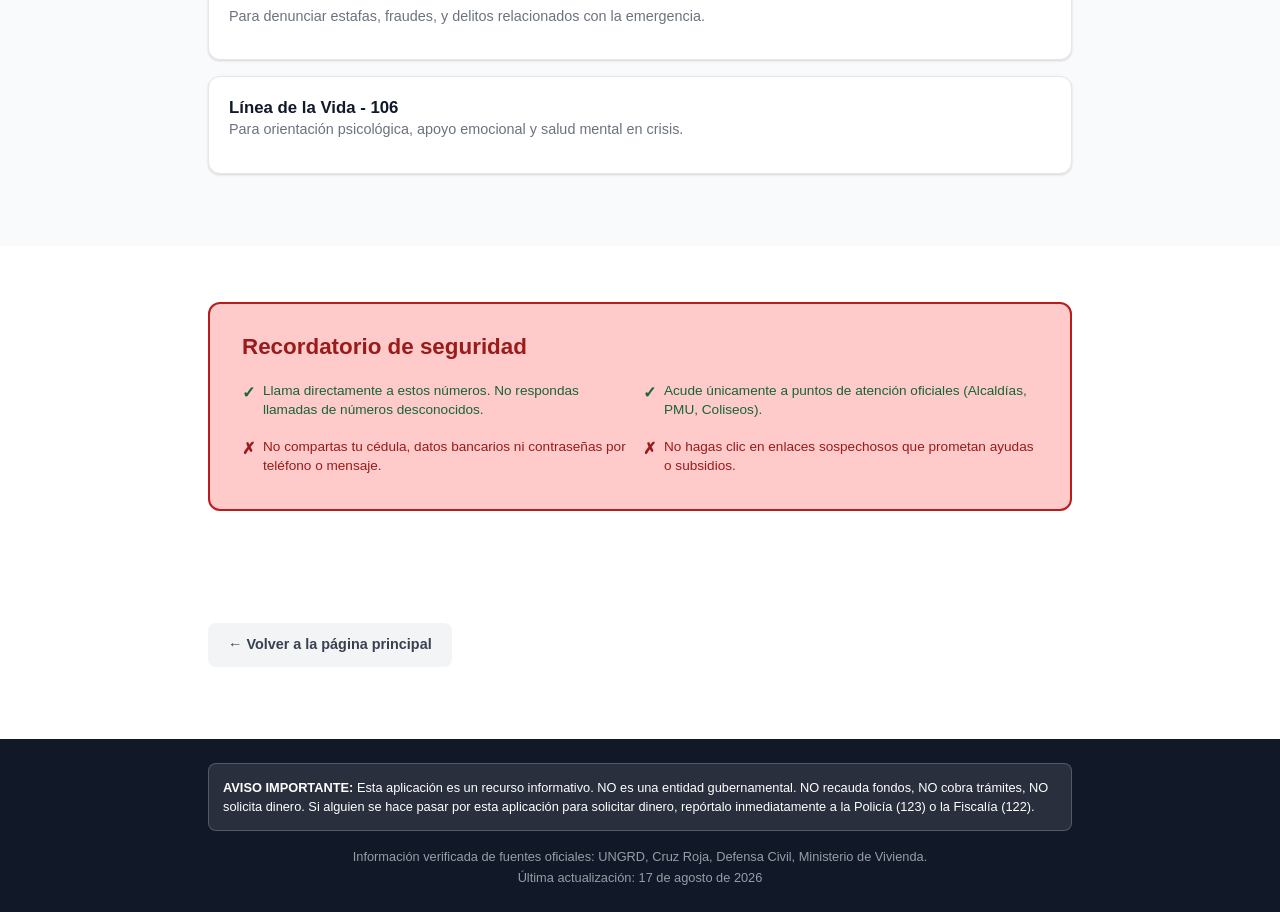
==== commit 2b0a6b0c: "Add ONG page with humanitarian organizations" ====
--- a/emergencia.html
+++ b/emergencia.html
@@ -31,6 +31,7 @@
       <div class="nav-enlaces">
         <a href="guia.html">Guía RUD</a>
         <a href="emergencia.html"><strong>Emergencia</strong></a>
+        <a href="ongs.html">ONGs</a>
       </div>
     </div>
   </nav>
--- a/css/estilo.css
+++ b/css/estilo.css
@@ -68,10 +68,8 @@
 .radio-label{display:flex;align-items:center;gap:8px;cursor:pointer;padding:12px 16px;border:1px solid var(--gris-300);border-radius:var(--radio);font-size:.9rem;transition:all .15s;min-height:var(--tap);flex:1;min-width:140px;-webkit-user-select:none;user-select:none}
 .radio-label:active{transform:scale(.98)}
 .radio-label:hover{border-color:var(--rojo);background:var(--rojo-claro)}
-.radio-label input{position:absolute;opacity:0;width:0;height:0}
-.radio-label input:checked+.radio-custom{background:var(--rojo);border-color:var(--rojo)}
-.radio-label input:checked+.radio-custom::after{content:"✓";color:var(--blanco);font-size:.75rem;display:flex;justify-content:center;align-items:center}
-.radio-custom{width:20px;height:20px;border:2px solid var(--gris-300);border-radius:50%;flex-shrink:0;transition:all .15s}
+.radio-label input[type="radio"]{width:20px;height:20px;margin:0;accent-color:var(--rojo);cursor:pointer;flex-shrink:0}
+.radio-label input:checked{accent-color:var(--rojo)}
 
 .checkbox-grupo{display:grid;gap:8px}
 .checkbox-label{display:flex;align-items:flex-start;gap:10px;cursor:pointer;padding:14px 12px;border:1px solid var(--gris-200);border-radius:var(--radio);transition:all .15s;min-height:var(--tap);-webkit-user-select:none;user-select:none}
